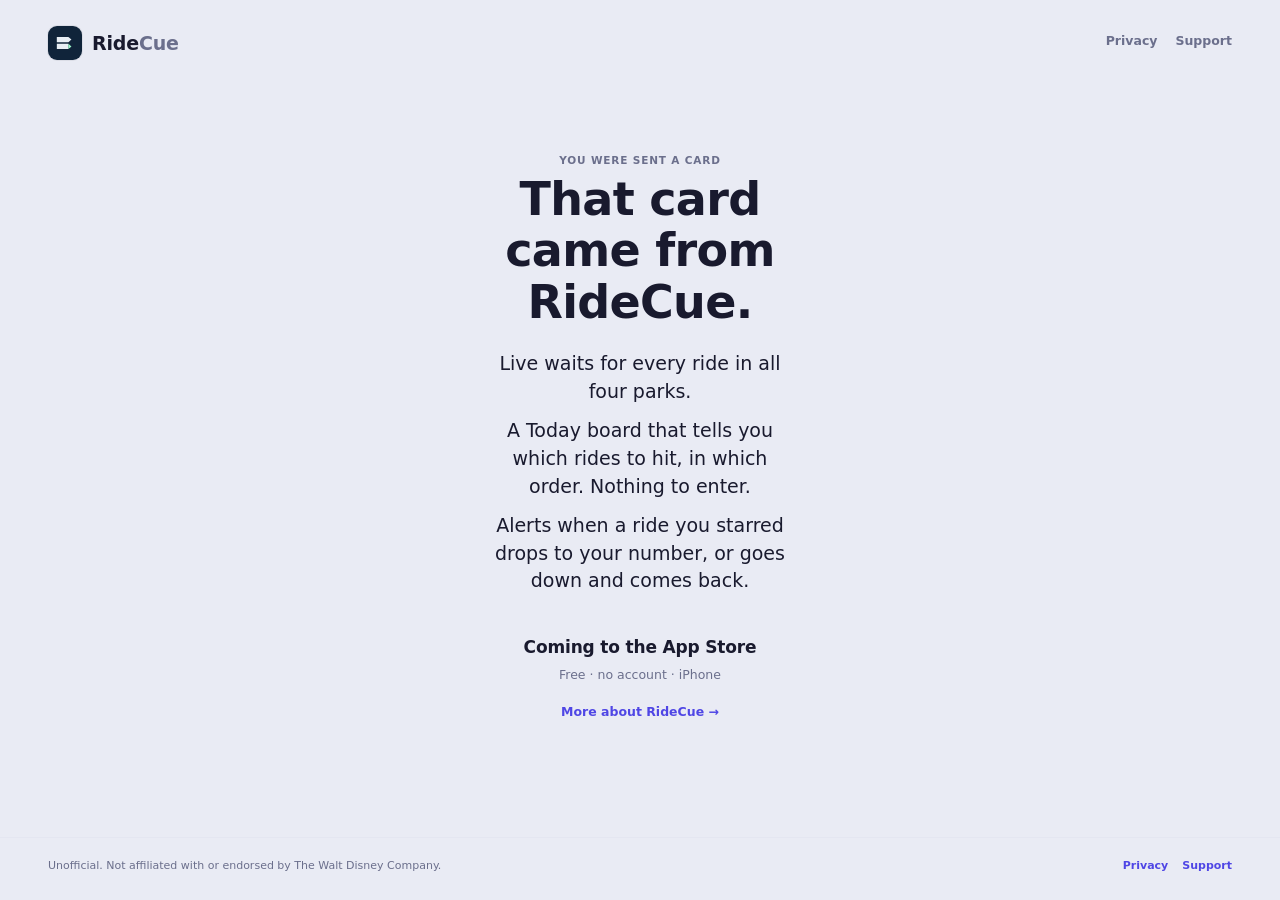
==== c/index.html @ e90d090c "Add files via upload" ====
<!DOCTYPE html>
<html lang="en">
<head>
<meta charset="utf-8"/>
<meta name="viewport" content="width=device-width, initial-scale=1, viewport-fit=cover"/>
<title>RideCue</title>
<meta name="description" content="Walt Disney World, read for you."/>
<link rel="canonical" href="https://ridecue.live/c/"/>
<meta property="og:type" content="website"/>
<meta property="og:site_name" content="RideCue"/>
<meta property="og:title" content="RideCue"/>
<meta property="og:description" content="Walt Disney World, read for you."/>
<meta property="og:url" content="https://ridecue.live/c/"/>
<meta property="og:image" content="https://ridecue.live/assets/og.png"/>
<meta property="og:image:width" content="1200"/>
<meta property="og:image:height" content="630"/>
<meta name="twitter:card" content="summary_large_image"/>
<meta name="theme-color" content="#e9ebf4" media="(prefers-color-scheme: light)"/>
<meta name="theme-color" content="#0a141d" media="(prefers-color-scheme: dark)"/>
<link rel="icon" href="/assets/favicon-32.png" sizes="32x32" type="image/png"/>
<link rel="apple-touch-icon" href="/assets/apple-touch-icon.png"/>
<link rel="stylesheet" href="/assets/site.css"/>
</head>
<body>
  <div class="top">
    <a class="brand" href="/" aria-label="RideCue home"><svg class="mark" viewBox="0 0 100 100" aria-hidden="true"><rect width="100" height="100" fill="#10243a"/><path d="M26 32h34l9 8-9 8H26z" fill="#e7eef4"/><path d="M26 52h34v16H26z" fill="#e7eef4"/><path d="M60 52l9 8-9 8z" fill="#9bf7c9"/></svg><span class="wordmark">Ride<span>Cue</span></span></a>
    <nav class="topnav"><a href="/privacy/">Privacy</a><a href="/support/">Support</a></nav>
  </div>

  <main class="door">
    <div class="words">
      <p class="kicker">You were sent a card</p>
      <h1>That card came from RideCue.</h1>
      <div class="lines">
        <p>Live waits for every ride in all four parks.</p>
        <p>A Today board that tells you which rides to hit, in which order. Nothing to enter.</p>
        <p>Alerts when a ride you starred drops to your number, or goes down and comes back.</p>
      </div>
      <div class="cta">
        <!-- PRE-LAUNCH (ruled Sep 16, letter B): swap for Apple's official badge + the store URL at go-live runbook step 6 (Site-Spec §1) -->
        <p class="coming">Coming to the App Store</p>
        <p class="under">Free · no account · iPhone</p>
      </div>
      <p class="more-link"><a href="/">More about RideCue →</a></p>
    </div>
  </main>

  <footer>
    <span>Unofficial. Not affiliated with or endorsed by The Walt Disney Company.</span>
    <nav><a href="/privacy/">Privacy</a><a href="/support/">Support</a></nav>
  </footer>
</body>
</html>
---- assets/site.css ----
/* RideCue site — tokens harvested read-only from deployed wdw.html 0727l (sha c57feb5e…fb03792) via rc-front-mock-7b */
:root{
  --bg:#e9ebf4; --bg-2:#e2e5f1; --card:#ffffff; --card-2:#f4f5fb; --line:#e4e6f1;
  --ink:#191a2e; --muted:#6b6f8c; --muted-2:#9fa3c0;
  --accent:#4f46e5; --accent-soft:#ecebfd; --accent-fill:#4f46e5; --accent-ink:#ffffff;
  --short:#15a36b; --medium:#dc8a06; --long:#ef6c3b; --packed:#e23b54; --closed:#aab0c6;
  --r-el:10px; --r-tile:14px; --r-card:16px; --r-hero:22px; --r-pill:999px;
  --fs-micro:9.5px; --fs-fine:11px; --fs-caps:10.5px; --fs-meta:11.5px; --fs-small:12.5px; --fs-body:13.5px; --fs-title:15px; --fs-lead:17px; --fs-head:19px; --fs-stat:22px; --fs-swing:26px; --fs-wait:29px; --fs-emblem:33px;
  --pwh-bg:#10243a; --pwh-bg2:#1b2d4d; --pwh-deep:#152a47; --pwh-ink:#e6e9fb; --pwh-sub:#c7cde0; --pwh-muted:#9aa6c4; --pwh-key:#9bf7c9; --pwh-line:#24425c;
  --shadow:0 16px 40px -18px rgba(40,40,90,.22); --shadow-sm:0 6px 18px -8px rgba(40,40,90,.14);
  --font-display:ui-rounded,'Space Grotesk',system-ui,sans-serif; --font-body:-apple-system,BlinkMacSystemFont,'Inter',system-ui,sans-serif;
}
@media (prefers-color-scheme: dark){
  :root{
  --bg:#0a141d; --bg-2:#0d1826; --card:#12202c; --card-2:#17293a; --line:#20374a;
  --ink:#e7eef4; --muted:#9db0c0; --muted-2:#6f8496;
  --accent:#8b87ff; --accent-soft:rgba(139,135,255,.18); --accent-fill:#4f46e5;
  --shadow:0 16px 40px -18px rgba(0,0,0,.55); --shadow-sm:0 6px 18px -8px rgba(0,0,0,.45);
  }
}
*{box-sizing:border-box}
html{background:var(--bg)}
body{margin:0;min-height:100vh;min-height:100dvh;display:flex;flex-direction:column;background:var(--bg);color:var(--ink);font-family:var(--font-body);font-size:var(--fs-body);-webkit-font-smoothing:antialiased}
a{color:var(--accent);font-weight:600;text-decoration:none}

/* brand row */
.top{display:flex;align-items:center;justify-content:space-between;gap:10px;padding:18px 20px 0;padding-top:calc(18px + env(safe-area-inset-top))}
.brand{display:flex;align-items:center;gap:10px;text-decoration:none;color:inherit}
.mark{width:34px;height:34px;border-radius:9px;flex:none;box-shadow:0 0 0 1px rgba(0,0,0,.06)}
.wordmark{font-family:var(--font-display);font-weight:800;font-size:var(--fs-head);letter-spacing:-.01em;line-height:1}
.wordmark span{font-weight:600;color:var(--muted)}
.topnav{display:none;gap:18px;font-size:var(--fs-small);font-weight:600}
.topnav a{color:var(--muted);padding-bottom:3px;border-bottom:2px solid transparent}
.topnav a.on{color:var(--accent);border-color:var(--accent)}

/* front page + /c/ */
main{padding:0 20px 8px;display:flex;flex-direction:column;flex:1;width:100%}
.words{display:flex;flex-direction:column}
.kicker{margin:30px 0 0;color:var(--muted);font-size:var(--fs-caps);font-weight:700;letter-spacing:.08em;text-transform:uppercase}
h1{font-family:var(--font-display);font-weight:800;font-size:var(--fs-swing);line-height:1.12;letter-spacing:-.015em;margin:26px 0 0;max-width:14ch}
.kicker+h1{margin-top:8px;max-width:16ch}
.lines{margin:14px 0 0;max-width:34ch}
.lines p{margin:0 0 10px;font-size:var(--fs-lead);line-height:1.38}
.lines p b{font-weight:650}
.cta{margin:26px 0 0;display:flex;flex-direction:column;align-items:flex-start;gap:10px}
.badge{display:inline-flex;flex-direction:column;align-items:center;justify-content:center;background:#000;color:#fff;border-radius:11px;padding:8px 24px 9px;line-height:1.05;border:1px solid #a6a6a6;min-width:176px;font-family:var(--font-body)}
.badge .b1{font-weight:500;font-size:11px;letter-spacing:.01em}
.badge .b2{font-weight:600;font-size:22px;letter-spacing:-.01em}
.badge img{display:block;height:40px;width:auto}
@media (prefers-color-scheme: dark){.badge{border-color:#3a4a58}}
.coming{font-family:var(--font-display);font-weight:700;font-size:var(--fs-lead);letter-spacing:-.01em;color:var(--ink);margin:0}
.under{color:var(--muted);font-size:var(--fs-small);margin:0}
.more-link{margin:22px 0 0;font-size:var(--fs-small);font-weight:600}

/* hero: the phone, floating (p-B) */
.hero{margin:22px auto 0;width:100%;max-width:300px;position:relative}
.phone{position:relative;z-index:1;border-radius:38px;background:#0b1622;padding:8px;box-shadow:0 40px 70px -30px rgba(25,26,46,.45),0 0 0 1px rgba(255,255,255,.06) inset}
.screen{border-radius:30px;overflow:hidden;background:#e5e9fb;position:relative;aspect-ratio:1320/2868}
.island{position:absolute;top:10px;left:50%;transform:translateX(-50%);width:84px;height:24px;border-radius:14px;background:#0b1622;z-index:2}
.screen img{display:block;width:100%;height:100%;object-fit:cover;object-position:top}

/* five tabs (l-D) */
.more{margin:34px 0 8px;padding-top:22px;border-top:1px solid var(--line)}
.more h2{font-family:var(--font-display);font-weight:800;font-size:var(--fs-head);letter-spacing:-.01em;margin:0 0 14px}
.more dl{margin:0;display:grid;gap:12px}
.more dl>div{display:grid;grid-template-columns:78px 1fr;gap:12px;align-items:baseline}
.more dt{font-family:var(--font-display);font-weight:800;font-size:var(--fs-title);margin:0}
.more dd{margin:0;color:var(--muted);font-size:var(--fs-small);line-height:1.45}

/* privacy + support */
.doc{padding:0 20px 24px;flex:1;max-width:640px;width:100%}
.doc h1{margin:26px 0 6px;max-width:none}
.lede{font-size:var(--fs-lead);line-height:1.4;color:var(--ink);margin:0 0 20px;max-width:34ch}
.doc h2{font-family:var(--font-display);font-weight:800;font-size:var(--fs-head);margin:26px 0 8px;letter-spacing:-.01em}
.doc p{line-height:1.5;margin:0 0 10px;color:var(--ink)}
.doc p.fine{color:var(--muted);font-size:var(--fs-small)}
.doc ul{margin:0 0 10px;padding-left:18px}.doc li{line-height:1.5;margin:0 0 4px}
.ledger{display:grid;grid-template-columns:1fr 1fr;gap:10px;margin:6px 0 14px}
.cell{background:var(--card);border:1px solid var(--line);border-radius:var(--r-card);padding:14px;box-shadow:var(--shadow-sm)}
.cell h3{font-family:var(--font-display);font-weight:800;font-size:var(--fs-title);margin:0 0 4px}
.cell .when{color:var(--muted);font-size:var(--fs-fine);margin:0 0 10px}
.cell ul{padding-left:16px;margin:0}.cell li{font-size:var(--fs-small);margin-bottom:3px}
.cell .never{margin-top:10px;padding-top:10px;border-top:1px solid var(--line);font-size:var(--fs-small);color:var(--muted)}
.contact{background:var(--card);border:1px solid var(--line);border-radius:var(--r-card);padding:16px;box-shadow:var(--shadow-sm);margin:6px 0 18px}
.contact .addr{font-family:var(--font-display);font-weight:800;font-size:var(--fs-head);margin:0 0 4px}
.contact p{margin:0;color:var(--muted);font-size:var(--fs-small)}
.qa h3{font-family:var(--font-display);font-weight:800;font-size:var(--fs-title);margin:16px 0 4px}
.qa p{margin:0 0 6px}
.credit{margin-top:22px;padding-top:14px;border-top:1px solid var(--line)}
.credit p{color:var(--muted);font-size:var(--fs-small);margin:0 0 6px}

footer{margin-top:auto;padding:18px 20px 22px;padding-bottom:calc(22px + env(safe-area-inset-bottom));border-top:1px solid var(--line);color:var(--muted);font-size:var(--fs-fine);line-height:1.5}
footer nav{display:flex;gap:14px;margin-top:6px}

/* tablet */
@media (min-width: 700px) and (max-width: 859px){
  .top{padding-left:32px;padding-right:32px}
  main{padding:0 32px 16px} .doc{padding:0 32px 24px}
  h1{font-size:36px}
  .lines p{font-size:18px}
  .hero{max-width:320px}
}
/* laptop */
@media (min-width: 860px){
  .top{padding-left:48px;padding-right:48px;padding-top:calc(26px + env(safe-area-inset-top))}
  .topnav{display:flex}
  main.front{display:grid;grid-template-columns:1.05fr 1fr;align-items:center;column-gap:40px;padding:0 48px 24px;max-width:1200px;margin:0 auto}
  main.front .words{grid-column:1}
  main.front .hero{grid-column:2;grid-row:1;max-width:300px;margin:28px auto}
  main.front h1{font-size:46px;margin-top:0;max-width:12ch}
  main.front .lines{margin-top:22px;max-width:36ch}
  main.front .lines p{font-size:19px;line-height:1.45;margin-bottom:12px}
  main.front .cta{margin-top:30px}
  .more{grid-column:1 / -1;margin-top:8px;padding-top:28px}
  .more dl{grid-template-columns:repeat(5,1fr);gap:22px}
  .more dl>div{grid-template-columns:1fr;gap:6px}
  .more dt{font-size:var(--fs-lead)}
  .more dd{font-size:var(--fs-body)}
  main.door{padding:0 48px 24px;align-items:center;justify-content:center}
  main.door .words{max-width:44ch;text-align:center;align-items:center}
  main.door .kicker{margin-top:0}
  main.door h1{font-size:46px;max-width:16ch}
  main.door .lines{margin-top:22px}
  main.door .lines p{font-size:19px;line-height:1.45;margin-bottom:12px}
  main.door .cta{margin-top:30px;align-items:center}
  .doc{padding:0 48px 32px;max-width:760px}
  .doc h1{font-size:40px}
  .lede{font-size:19px}
  footer{padding:20px 48px 26px;padding-bottom:calc(26px + env(safe-area-inset-bottom));display:flex;justify-content:space-between;align-items:baseline}
  footer nav{margin-top:0}
}
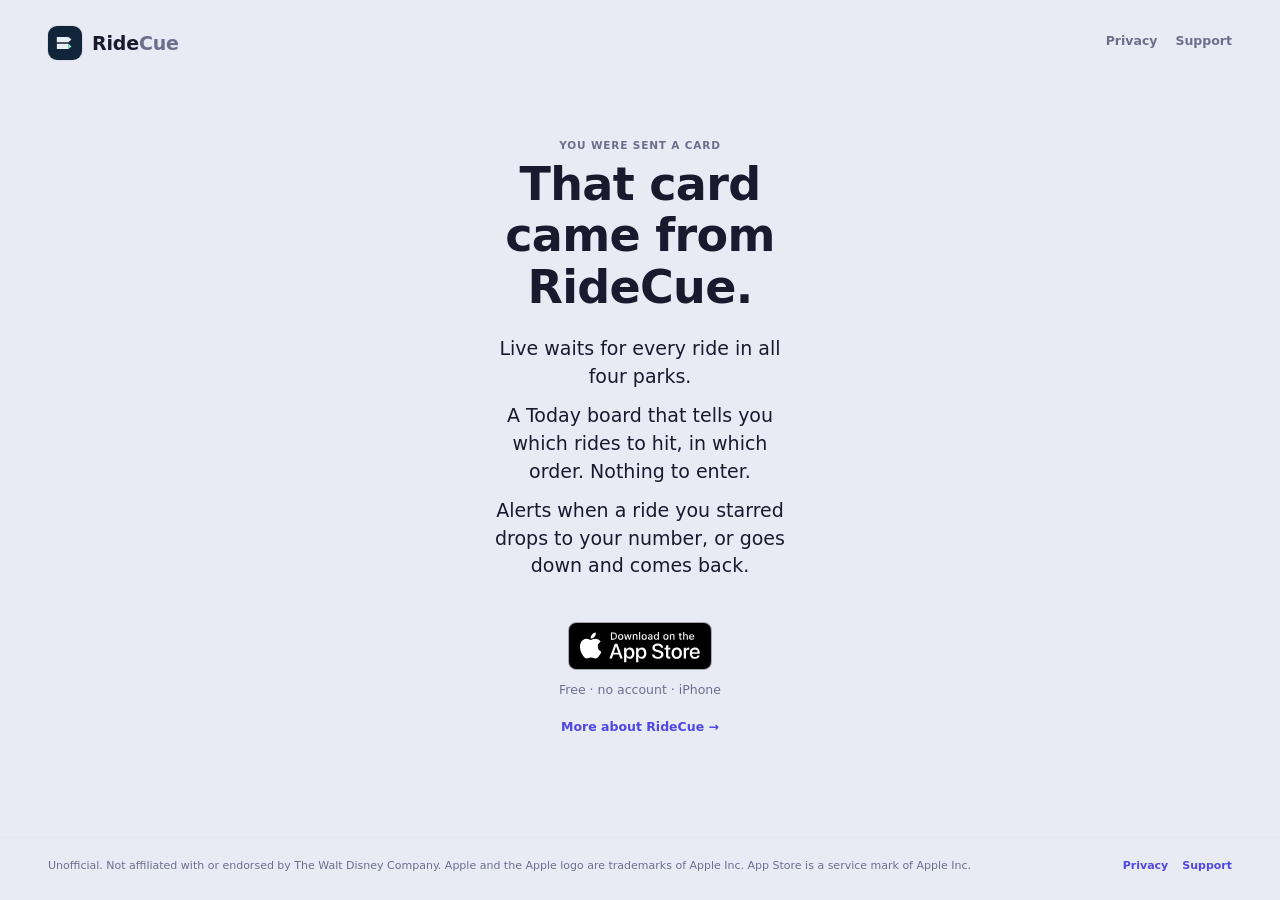
==== commit 54062c59: "Add files via upload App Store badge + store link (Oct 28)" ====
--- a/c/index.html
+++ b/c/index.html
@@ -37,8 +37,8 @@
         <p>Alerts when a ride you starred drops to your number, or goes down and comes back.</p>
       </div>
       <div class="cta">
-        <!-- PRE-LAUNCH (ruled Sep 16, letter B): swap for Apple's official badge + the store URL at go-live runbook step 6 (Site-Spec §1) -->
-        <p class="coming">Coming to the App Store</p>
+        <!-- LIVE (Oct 28, 2026; ruled Sep 16, letter B): Apple's official badge (assets/app-store-badge.svg, black, en-US, unaltered) + the store URL. Badge 48px tall (Apple floor 40), clear space 12px (a quarter of its height). -->
+        <a class="store" href="https://apps.apple.com/us/app/ridecue/id6809073584"><img src="/assets/app-store-badge.svg" width="144" height="48" alt="Download on the App Store"/></a>
         <p class="under">Free · no account · iPhone</p>
       </div>
       <p class="more-link"><a href="/">More about RideCue →</a></p>
@@ -46,7 +46,7 @@
   </main>
 
   <footer>
-    <span>Unofficial. Not affiliated with or endorsed by The Walt Disney Company.</span>
+    <span>Unofficial. Not affiliated with or endorsed by The Walt Disney Company. Apple and the Apple logo are trademarks of Apple Inc. App Store is a service mark of Apple Inc.</span>
     <nav><a href="/privacy/">Privacy</a><a href="/support/">Support</a></nav>
   </footer>
 </body>
--- a/assets/site.css
+++ b/assets/site.css
@@ -43,12 +43,8 @@
 .lines p{margin:0 0 10px;font-size:var(--fs-lead);line-height:1.38}
 .lines p b{font-weight:650}
 .cta{margin:26px 0 0;display:flex;flex-direction:column;align-items:flex-start;gap:10px}
-.badge{display:inline-flex;flex-direction:column;align-items:center;justify-content:center;background:#000;color:#fff;border-radius:11px;padding:8px 24px 9px;line-height:1.05;border:1px solid #a6a6a6;min-width:176px;font-family:var(--font-body)}
-.badge .b1{font-weight:500;font-size:11px;letter-spacing:.01em}
-.badge .b2{font-weight:600;font-size:22px;letter-spacing:-.01em}
-.badge img{display:block;height:40px;width:auto}
-@media (prefers-color-scheme: dark){.badge{border-color:#3a4a58}}
-.coming{font-family:var(--font-display);font-weight:700;font-size:var(--fs-lead);letter-spacing:-.01em;color:var(--ink);margin:0}
+.store{display:block;line-height:0;margin:0 0 2px;-webkit-tap-highlight-color:transparent} /* Oct 28, 2026: Apple's badge, unaltered; 48px tall (floor 40), the cta gap + this margin = 12px clear space (a quarter of its height) */
+.store img{display:block;height:48px;width:auto}
 .under{color:var(--muted);font-size:var(--fs-small);margin:0}
 .more-link{margin:22px 0 0;font-size:var(--fs-small);font-weight:600}
 
